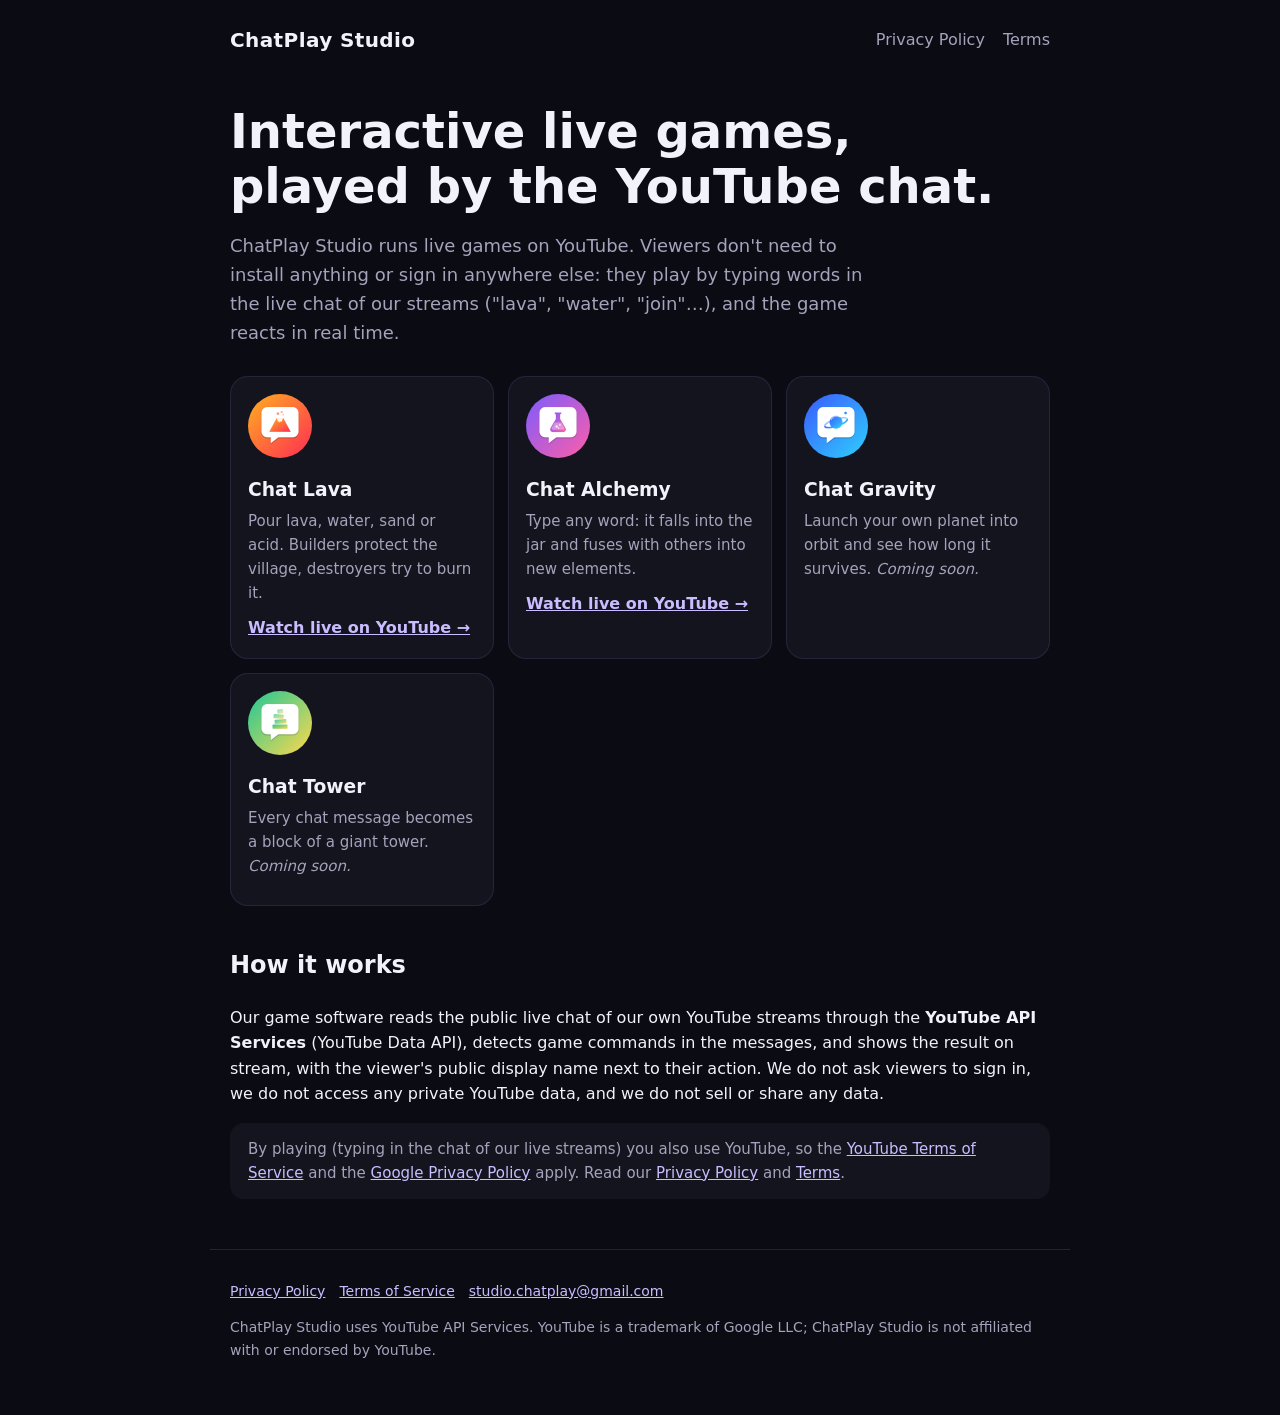
==== index.html @ 6eb93f59 "Site ChatPlay Studio : accueil, politique de confidentialité, conditions d'utilisation Co-Authored-B" ====
<!doctype html>
<html lang="en">
<head>
<meta charset="utf-8">
<meta name="viewport" content="width=device-width, initial-scale=1">
<title>ChatPlay Studio – interactive live games on YouTube</title>
<meta name="description" content="ChatPlay Studio makes interactive live games on YouTube: viewers play by typing in the live chat.">
<link rel="stylesheet" href="style.css">
</head>
<body>
<header>
  <a class="brand" href="index.html">ChatPlay Studio</a>
  <nav><a href="privacy.html">Privacy Policy</a><a href="terms.html">Terms</a></nav>
</header>
<main>
  <h1>Interactive live games,<br>played by the YouTube chat.</h1>
  <p class="lead">ChatPlay Studio runs live games on YouTube. Viewers don't need to install anything or sign in anywhere else: they play by typing words in the live chat of our streams ("lava", "water", "join"…), and the game reacts in real time.</p>

  <div class="grid">
    <div class="card">
      <img src="img/lava-logo.png" alt="Chat Lava logo">
      <h3>Chat Lava</h3>
      <p>Pour lava, water, sand or acid. Builders protect the village, destroyers try to burn it.</p>
      <a href="https://www.youtube.com/@ChatLava">Watch live on YouTube →</a>
    </div>
    <div class="card">
      <img src="img/alchemy-logo.png" alt="Chat Alchemy logo">
      <h3>Chat Alchemy</h3>
      <p>Type any word: it falls into the jar and fuses with others into new elements.</p>
      <a href="https://www.youtube.com/@ChatAlchemy">Watch live on YouTube →</a>
    </div>
    <div class="card">
      <img src="img/gravity-logo.png" alt="Chat Gravity logo">
      <h3>Chat Gravity</h3>
      <p>Launch your own planet into orbit and see how long it survives. <em>Coming soon.</em></p>
    </div>
    <div class="card">
      <img src="img/tower-logo.png" alt="Chat Tower logo">
      <h3>Chat Tower</h3>
      <p>Every chat message becomes a block of a giant tower. <em>Coming soon.</em></p>
    </div>
  </div>

  <h2>How it works</h2>
  <p>Our game software reads the public live chat of our own YouTube streams through the <strong>YouTube API Services</strong> (YouTube Data API), detects game commands in the messages, and shows the result on stream, with the viewer's public display name next to their action. We do not ask viewers to sign in, we do not access any private YouTube data, and we do not sell or share any data.</p>
  <p class="note">By playing (typing in the chat of our live streams) you also use YouTube, so the <a href="https://www.youtube.com/t/terms">YouTube Terms of Service</a> and the <a href="https://policies.google.com/privacy">Google Privacy Policy</a> apply. Read our <a href="privacy.html">Privacy Policy</a> and <a href="terms.html">Terms</a>.</p>
</main>
<footer>
  <a href="privacy.html">Privacy Policy</a><a href="terms.html">Terms of Service</a><a href="mailto:studio.chatplay@gmail.com">studio.chatplay@gmail.com</a>
  <p>ChatPlay Studio uses YouTube API Services. YouTube is a trademark of Google LLC; ChatPlay Studio is not affiliated with or endorsed by YouTube.</p>
</footer>
</body>
</html>
---- style.css ----
:root { --bg: #0b0b14; --card: #14141f; --text: #f2f2fa; --muted: #a3a3bb; --accent: #ff5a1f; --accent2: #7c5cff; }
* { box-sizing: border-box; }
body { margin: 0; background: var(--bg); color: var(--text); font-family: system-ui, -apple-system, "Segoe UI", Roboto, sans-serif; line-height: 1.6; }
main, header, footer { max-width: 860px; margin: 0 auto; padding: 0 20px; }
header { display: flex; align-items: center; justify-content: space-between; gap: 16px; padding-top: 24px; padding-bottom: 24px; flex-wrap: wrap; }
header a.brand { color: var(--text); text-decoration: none; font-weight: 900; font-size: 20px; letter-spacing: .02em; }
nav a { color: var(--muted); margin-left: 18px; text-decoration: none; }
nav a:hover, a { color: #c9bcff; }
h1 { font-size: clamp(30px, 6vw, 48px); line-height: 1.15; margin: 24px 0 12px; }
h2 { margin-top: 40px; }
p.lead { color: var(--muted); font-size: 18px; max-width: 640px; }
.grid { display: grid; grid-template-columns: repeat(auto-fill, minmax(240px, 1fr)); gap: 14px; margin: 28px 0; }
.card { background: var(--card); border-radius: 18px; padding: 18px; box-shadow: inset 0 0 0 1px #24243a; }
.card img { width: 64px; height: 64px; border-radius: 50%; }
.card h3 { margin: 10px 0 4px; }
.card p { margin: 0 0 10px; color: var(--muted); font-size: 15px; }
.card a { font-weight: 700; }
.note { background: var(--card); border-radius: 14px; padding: 14px 18px; color: var(--muted); font-size: 15px; }
footer { color: var(--muted); font-size: 14px; padding-top: 30px; padding-bottom: 40px; border-top: 1px solid #22223a; margin-top: 50px; }
footer a { margin-right: 14px; }
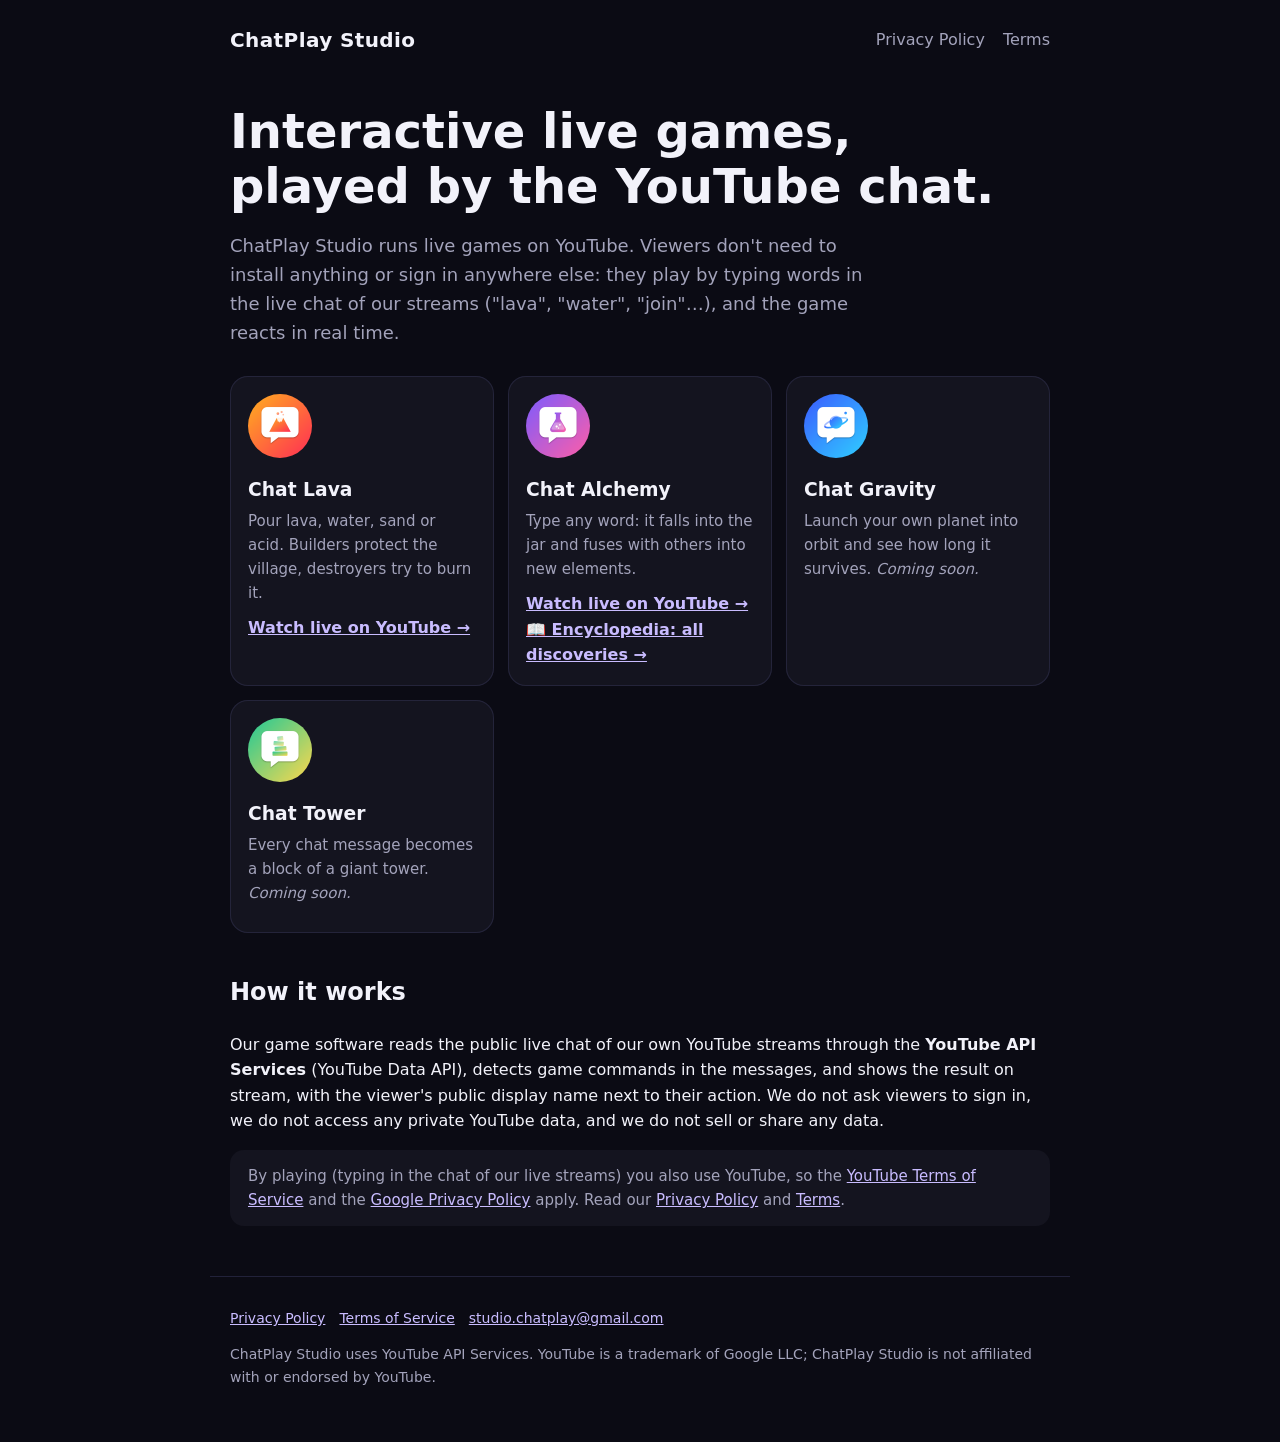
==== commit cfd2fb4a: "Encyclopédie Chat Alchemy et politique de confidentialité (IA, pseudos des découvreurs)" ====
--- a/index.html
+++ b/index.html
@@ -27,7 +27,8 @@
       <img src="img/alchemy-logo.png" alt="Chat Alchemy logo">
       <h3>Chat Alchemy</h3>
       <p>Type any word: it falls into the jar and fuses with others into new elements.</p>
-      <a href="https://www.youtube.com/@ChatAlchemy">Watch live on YouTube →</a>
+      <a href="https://www.youtube.com/@ChatAlchemy">Watch live on YouTube →</a><br>
+      <a href="alchemy/">📖 Encyclopedia: all discoveries →</a>
     </div>
     <div class="card">
       <img src="img/gravity-logo.png" alt="Chat Gravity logo">
